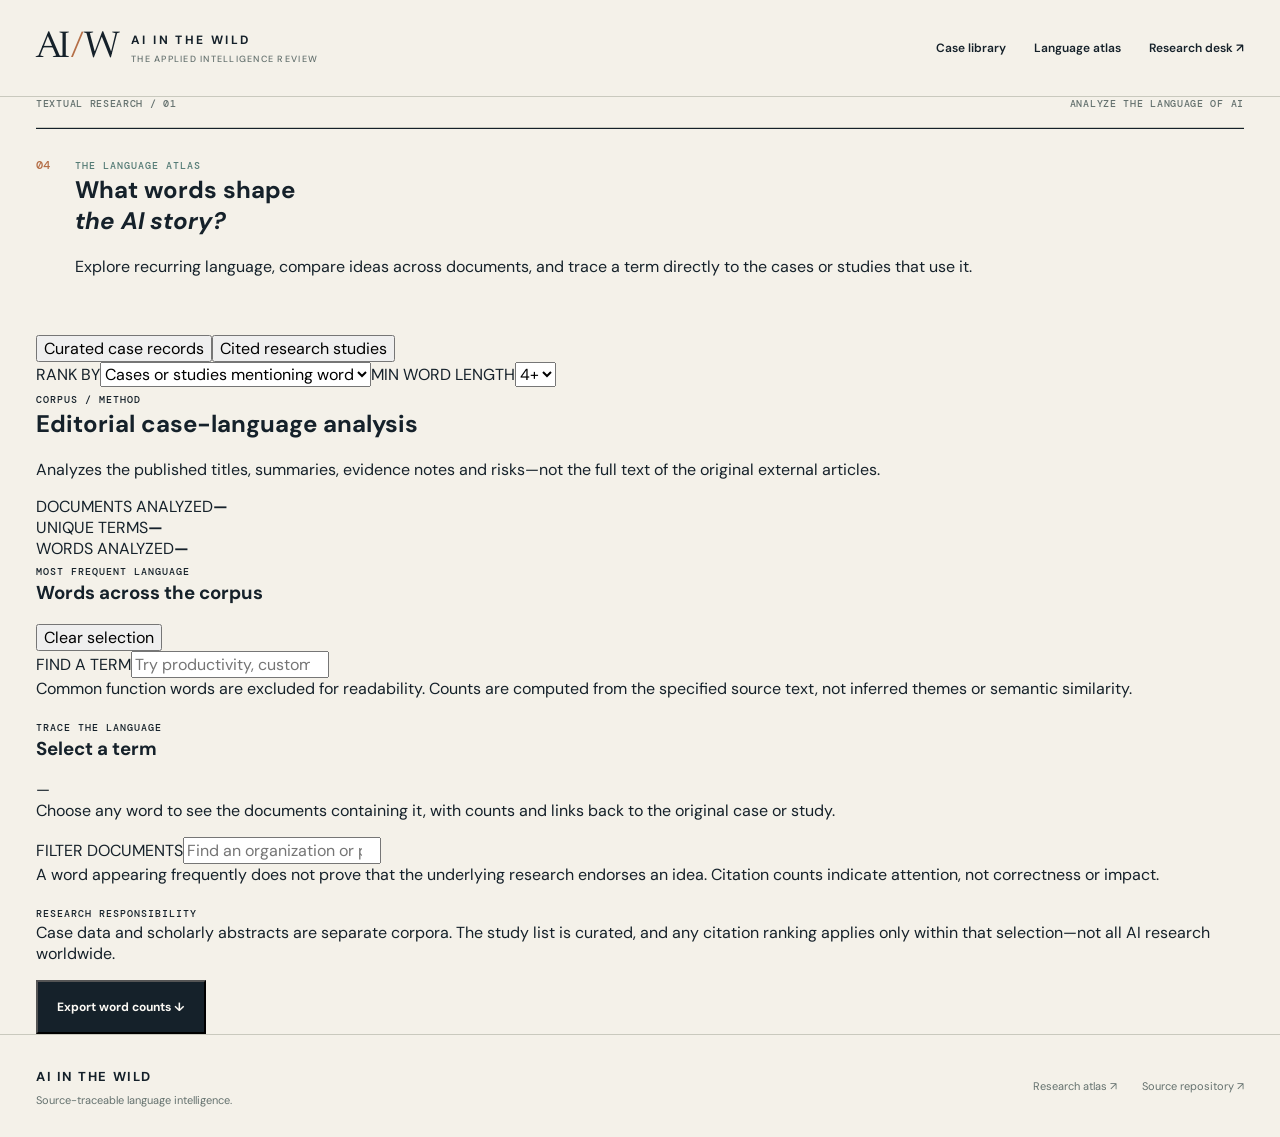
==== language.html @ 699192ab "feat: add source-traceable Language Atlas research interface" ====
<!doctype html><html lang="en"><head><meta charset="utf-8"><meta name="viewport" content="width=device-width,initial-scale=1"><meta name="theme-color" content="#f4f1e9"><meta name="description" content="Explore language and evidence themes across AI in the Wild cases and selected scholarly studies."><title>Language Atlas — AI in the Wild</title><link rel="stylesheet" href="./editorial.css"><link rel="stylesheet" href="./language.css"></head>
<body><a class="skip-link" href="#atlas-results">Skip to analysis</a><header class="site-header"><div class="shell header-inner"><a class="wordmark" href="./index.html"><span class="mark">AI<span class="mark-divider">/</span>W</span><span class="wordmark-name">AI IN THE WILD<small>THE APPLIED INTELLIGENCE REVIEW</small></span></a><nav class="header-nav" aria-label="Primary navigation"><a href="./index.html">Case library</a><a href="./language.html" aria-current="page">Language atlas</a><a href="./review.html">Research desk ↗</a></nav><button class="menu-button" id="menu-button" type="button" aria-label="Open navigation" aria-expanded="false">Menu ☰</button></div></header>
<main><section class="shell atlas-hero"><div class="opening-meta"><span>TEXTUAL RESEARCH / 01</span><span>ANALYZE THE LANGUAGE OF AI</span></div><div class="chapter-head atlas-title"><span class="chapter-number">04</span><div><span class="eyebrow">THE LANGUAGE ATLAS</span><h1>What words shape<br><em>the AI story?</em></h1><p>Explore recurring language, compare ideas across documents, and trace a term directly to the cases or studies that use it.</p></div></div></section>
<section class="shell atlas-main" id="atlas-results"><div class="atlas-controls"><div class="dataset-switch" role="group" aria-label="Source corpus"><button class="active" type="button" data-corpus="cases" aria-pressed="true">Curated case records</button><button type="button" data-corpus="studies" aria-pressed="false">Cited research studies</button></div><div class="atlas-actions"><label for="metric">RANK BY</label><select id="metric"><option value="documents">Cases or studies mentioning word</option><option value="frequency">Total occurrences</option></select><label for="min-length">MIN WORD LENGTH</label><select id="min-length"><option value="3">3+</option><option value="4" selected>4+</option><option value="5">5+</option></select></div></div>
<div class="corpus-explainer"><div><span class="eyebrow">CORPUS / METHOD</span><h2 id="corpus-title">Editorial case-language analysis</h2><p id="corpus-description">Analyzes the published titles, summaries, evidence notes and risks—not the full text of the original external articles.</p></div><div class="corpus-stats"><div><span>DOCUMENTS ANALYZED</span><strong id="doc-count">—</strong></div><div><span>UNIQUE TERMS</span><strong id="vocab-count">—</strong></div><div><span>WORDS ANALYZED</span><strong id="token-count">—</strong></div></div></div>
<div class="atlas-workspace"><div class="terms-panel"><div class="atlas-panel-heading"><div><span class="eyebrow">MOST FREQUENT LANGUAGE</span><h3>Words across the corpus</h3></div><button type="button" id="clear-word" class="quiet-button">Clear selection</button></div><div class="term-search"><label for="term-query">FIND A TERM</label><input id="term-query" type="search" placeholder="Try productivity, customer, trust…"></div><div id="terms" class="terms-list" aria-live="polite"></div><p class="atlas-note">Common function words are excluded for readability. Counts are computed from the specified source text, not inferred themes or semantic similarity.</p></div>
<div class="sources-panel"><div class="atlas-panel-heading"><div><span class="eyebrow">TRACE THE LANGUAGE</span><h3 id="selected-title">Select a term</h3></div><span id="selected-count" class="selected-count">—</span></div><p id="selected-description">Choose any word to see the documents containing it, with counts and links back to the original case or study.</p>
<div class="source-options"><label for="document-search">FILTER DOCUMENTS</label><input id="document-search" type="search" placeholder="Find an organization or paper"></div><div id="document-results" class="source-results"></div><p class="atlas-note">A word appearing frequently does not prove that the underlying research endorses an idea. Citation counts indicate attention, not correctness or impact.</p></div></div>
<div class="atlas-footer"><div><span class="eyebrow">RESEARCH RESPONSIBILITY</span><p>Case data and scholarly abstracts are separate corpora. The study list is curated, and any citation ranking applies only within that selection—not all AI research worldwide.</p></div><button type="button" id="export-terms" class="ink-button">Export word counts ↓</button></div></section></main>
<footer class="site-footer"><div class="shell footer-inner"><div><span class="footer-name">AI IN THE WILD</span><p>Source-traceable language intelligence.</p></div><div><a href="./index.html">Research atlas ↗</a><a href="https://github.com/brandinealnku/ai-in-the-wild" target="_blank" rel="noopener noreferrer">Source repository ↗</a></div></div></footer><script defer src="./language.js"></script></body></html>
---- editorial.css ----
@import url('https://fonts.googleapis.com/css2?family=DM+Sans:wght@400;500;600;700&family=DM+Mono:wght@400;500&family=Newsreader:opsz,wght@6..72,400;6..72,500;6..72,600&display=swap');
:root{--paper:#f4f1e9;--ink:#15212a;--slate:#344b53;--sea:#557c76;--copper:#b46e46;--line:#c9c9be;--muted:#64716e;--white:#fcfaf5;font-family:'DM Sans',system-ui,sans-serif;color:var(--ink);background:var(--paper)}
*{box-sizing:border-box}html{scroll-behavior:smooth}body{margin:0}button,input,select{font:inherit}button{cursor:pointer}a{color:inherit;text-underline-offset:4px}a:hover{color:#286a64}.shell{width:min(1290px,calc(100% - 72px));margin:auto}.skip-link{position:absolute;top:-100px;background:var(--white);padding:12px;z-index:10}.skip-link:focus{top:10px}.site-header{background:var(--paper);border-bottom:1px solid var(--line)}.header-inner{display:flex;align-items:center;justify-content:space-between;min-height:96px;gap:18px}.wordmark{text-decoration:none;display:flex;align-items:center;gap:14px}.mark{font-family:'Newsreader',Georgia,serif;font-size:37px;letter-spacing:-.095em;line-height:1}.mark-divider{color:var(--copper);margin:0 3px}.wordmark-name{font-size:12px;letter-spacing:.2em;font-weight:700}.wordmark-name small{display:block;font-size:9px;font-weight:500;letter-spacing:.14em;margin-top:5px;color:var(--muted)}.header-nav{display:flex;align-items:center;gap:28px}.header-nav a{text-decoration:none;font-size:12px;font-weight:600}.header-nav .nav-utility{color:var(--sea);border-left:1px solid var(--line);padding-left:23px}.menu-button{display:none;background:none;border:1px solid var(--line);padding:10px 13px}.opening{padding-top:33px}.opening-meta,.opening-foot{display:flex;align-items:center;justify-content:space-between;gap:12px;font:500 10px 'DM Mono',monospace;letter-spacing:.07em;color:var(--muted)}.opening-meta{padding-bottom:17px;border-bottom:1px solid var(--line)}.opening-grid{display:grid;grid-template-columns:1.22fr .8fr;gap:5vw;padding:64px 0 68px;align-items:stretch}.kicker,.eyebrow{font:500 10px 'DM Mono',monospace;letter-spacing:.1em}.kicker{display:flex;align-items:center;gap:10px;color:var(--sea)}.kicker-line{width:24px;height:1px;background:var(--sea)}h1,h2,h3,p{margin-top:0}.opening h1{font:500 clamp(64px,7vw,111px)/.98 'Newsreader',Georgia,serif;letter-spacing:-.065em;margin:28px 0}.opening h1 em,.method h2 em{color:var(--sea);font-weight:400}.opening-description{max-width:590px;font-size:17px;line-height:1.7;color:var(--slate)}.opening-actions{display:flex;align-items:center;gap:24px;flex-wrap:wrap;margin-top:37px}.ink-button{display:inline-flex;gap:35px;align-items:center;background:var(--ink);color:var(--white);padding:17px 19px;text-decoration:none;font-size:12px;font-weight:700}.ink-button:hover{color:white;background:#314b4d}.quiet-link{font-size:12px;font-weight:600;text-decoration:none;border-bottom:1px solid var(--line);padding-bottom:5px}.opening-feature{background:var(--slate);color:var(--white);padding:26px 30px 0;display:flex;flex-direction:column;min-height:440px}.feature-top{display:flex;gap:11px;align-items:center;font:500 9px 'DM Mono',monospace;letter-spacing:.07em;color:#bccbc8}.feature-rule{height:1px;flex:1;background:#78908d}.feature-content{flex:1;padding:38px 0 25px}.feature-overline{font:500 11px 'DM Mono',monospace;color:#b6d7cf;letter-spacing:.1em}.feature-content h2{font:400 clamp(30px,3.1vw,47px)/1.08 'Newsreader',Georgia,serif;letter-spacing:-.025em;margin:12px 0 20px}.feature-content>p:not(.feature-overline){color:#d2dfd9;line-height:1.6;font-size:13px;max-width:420px}.feature-number{border-top:1px solid #79918d;margin-top:33px;padding-top:17px;display:flex;gap:20px;align-items:end}.feature-number strong{font:400 51px 'Newsreader',Georgia,serif;color:#e8e2cb;white-space:nowrap}.feature-number span{font-size:10px;line-height:1.55;color:#d3e0d9}.feature-footer{border-top:1px solid #79918d;color:white;text-decoration:none;padding:19px 0;display:flex;justify-content:space-between;font-size:12px;font-weight:600}.opening-foot{border-top:1px solid var(--line);padding:17px 0 24px}.dot-sep{margin:0 6px}.edition,.library{padding-top:84px;padding-bottom:90px}.chapter-head{display:flex;gap:25px;align-items:start;border-top:1px solid var(--ink);padding-top:24px;margin-bottom:42px}.chapter-number{font:500 12px 'DM Mono',monospace;color:var(--copper);padding-top:4px}.chapter-head .eyebrow{color:var(--sea)}.chapter-head h2{font:400 clamp(39px,4.1vw,63px)/1.12 'Newsreader',Georgia,serif;letter-spacing:-.035em;margin:14px 0 0}.edition-grid{display:grid;grid-template-columns:1fr .85fr;gap:70px;padding:0 0 57px}.edition-numbers{display:grid;grid-template-columns:1.4fr 1fr;gap:24px}.big-number{grid-row:span 3;border-right:1px solid var(--line);padding-right:25px;display:flex;flex-direction:column}.big-number>span,.micro-stat span,.edition-review span{font:500 10px 'DM Mono',monospace;letter-spacing:.08em;color:var(--muted)}.big-number strong{font:400 144px/.9 'Newsreader',Georgia,serif;letter-spacing:-.07em;margin:20px 0}.big-number small{max-width:220px;color:var(--muted);line-height:1.6;font-size:12px}.micro-stat{border-bottom:1px solid var(--line);display:flex;flex-direction:column;justify-content:center}.micro-stat strong{font:400 43px 'Newsreader',Georgia,serif;margin:4px 0}.muted-stat strong{font-size:31px}.edition-interpretation{padding:16px 0 0}.insight-label{font:500 10px 'DM Mono',monospace;color:var(--copper);letter-spacing:.08em}.edition-interpretation p{font:400 25px/1.34 'Newsreader',Georgia,serif;max-width:490px;margin:21px 0}.edition-interpretation p+p{font-size:19px;color:var(--slate)}.edition-review{margin-top:31px;border-top:1px solid var(--line);padding-top:16px;display:flex;justify-content:space-between;gap:12px}.edition-review strong{font-size:12px}.distribution{display:grid;grid-template-columns:1fr 1fr;gap:38px;padding:36px 0;border-top:1px solid var(--line);border-bottom:1px solid var(--line)}.distribution-pane:first-child{border-right:1px solid var(--line);padding-right:38px}.distribution-title{display:flex;justify-content:space-between;gap:15px;align-items:baseline;margin-bottom:20px}.distribution-title h3{font:400 31px 'Newsreader',Georgia,serif;margin:0}.distribution-title span{font:500 9px 'DM Mono',monospace;color:var(--muted)}.distribution-pane>p{font-size:11px;line-height:1.5;color:var(--muted);margin:19px 0 0}.bars{display:flex;flex-direction:column;gap:13px}.bar-row{width:100%;display:grid;grid-template-columns:135px 1fr 26px;gap:12px;align-items:center;border:0;background:none;color:var(--ink);padding:5px 0;text-align:left;font-size:11px}.bar-row:hover,.bar-row:focus-visible{color:#176558;outline:1px solid var(--sea);outline-offset:4px}.bar-track{height:8px;background:#e2e1d8;display:block}.bar-fill{height:100%;background:var(--sea);display:block}.outcome-Negative .bar-fill{background:#ad6b65}.outcome-Mixed .bar-fill{background:var(--copper)}.bar-row strong{text-align:right;font:500 12px 'DM Mono',monospace}.library-heading{display:flex;justify-content:space-between;gap:26px;align-items:start}.library-heading>p{max-width:680px;font-size:15px;color:var(--slate);line-height:1.7}.mode{display:flex;align-items:center;gap:5px;white-space:nowrap}.mode>span{font:500 9px 'DM Mono',monospace;color:var(--muted);margin-right:9px}.mode button{border:1px solid var(--line);background:transparent;padding:11px 13px;color:var(--slate);font-size:11px}.mode button.active{background:var(--ink);border-color:var(--ink);color:white}.search-area{margin-top:24px;border-top:1px solid var(--line);border-bottom:1px solid var(--line);padding:19px 0}.search-wrap{display:flex;align-items:center;gap:10px;border-bottom:1px solid var(--ink);padding-bottom:12px}.search-wrap span{font-size:24px}.search-wrap input{border:0;outline:none;background:transparent;color:var(--ink);font:400 25px 'Newsreader',Georgia,serif;flex:1;width:100%}.search-wrap input::placeholder{color:#949c97}.filter-row{display:grid;grid-template-columns:repeat(4,1fr) auto;align-items:end;gap:22px;margin-top:22px}.filter-row label{font:500 9px 'DM Mono',monospace;letter-spacing:.06em;color:var(--muted);display:flex;flex-direction:column;gap:7px}.filter-row select{border:0;border-bottom:1px solid var(--line);background:transparent;color:var(--ink);padding:8px 4px 9px 0;font:500 12px 'DM Sans',sans-serif;min-width:0}.reset-button{border:0;background:none;color:var(--sea);font-size:11px;text-decoration:underline;padding-bottom:10px}.library-toolbar{margin:29px 0 24px;display:flex;justify-content:space-between;align-items:end;border-bottom:1px solid var(--line);gap:15px}.library-tabs{display:flex;gap:27px;overflow-x:auto}.library-tabs button{border:0;border-bottom:2px solid transparent;background:none;font-size:12px;padding:0 0 15px;color:var(--muted);white-space:nowrap}.library-tabs button.active{border-color:var(--copper);color:var(--ink);font-weight:700}.library-tabs button span{font:500 9px 'DM Mono',monospace;border:1px solid var(--line);padding:2px 5px;margin-left:3px}.toolbar-right{display:flex;gap:18px;align-items:center;padding-bottom:14px;white-space:nowrap}.toolbar-right #count{font-size:10px;color:var(--muted)}.export-button{border:0;background:none;color:var(--ink);font-size:11px;text-decoration:underline}.cases{display:grid;grid-template-columns:repeat(2,minmax(0,1fr));gap:0 28px}.case{padding:31px 0;border-top:1px solid var(--line);display:flex;flex-direction:column;gap:13px;min-width:0}.case-head,.case-bottom{display:flex;justify-content:space-between;align-items:center;gap:15px}.company{font-weight:700;letter-spacing:.03em;font-size:12px}.case-date{font:400 10px 'DM Mono',monospace;color:var(--muted)}.pills{display:flex;gap:8px;flex-wrap:wrap}.pill{font:500 10px 'DM Mono',monospace;color:var(--slate);border-left:2px solid var(--line);padding:4px 7px;background:#ede9e0}.pill.Positive{border-color:#497e6e}.pill.Mixed{border-color:#ba8457}.pill.Negative{border-color:#b77570}.case h3{font:400 32px/1.13 'Newsreader',Georgia,serif;margin:0;letter-spacing:-.025em}.case p{font-size:13px;line-height:1.65;color:var(--slate);margin:0}.audience-spotlight{padding:15px 17px;background:#ebe8de;border-left:2px solid var(--sea)}.audience-spotlight .caps{font:500 9px 'DM Mono',monospace;color:var(--sea)}.audience-spotlight p{margin-top:8px;color:var(--ink)}.metric-panel{margin-top:auto;padding-top:17px;border-top:1px solid var(--line)}.metric{font:400 33px 'Newsreader',Georgia,serif}.metric-label{font-size:11px;color:var(--muted);margin-top:2px}.source-type{font:500 10px 'DM Mono',monospace;color:var(--muted);max-width:63%;line-height:1.55}.case-btn{background:transparent;border:0;border-bottom:1px solid var(--sea);color:var(--sea);font-size:12px;font-weight:700;padding:7px 0}.details{border-top:1px solid var(--ink);padding-top:20px;margin-top:8px;display:none}.details.open{display:block}.detailbox{margin-bottom:17px}.detailbox strong{display:block;color:var(--copper);font:500 10px 'DM Mono',monospace;text-transform:uppercase;letter-spacing:.05em;margin-bottom:7px}.detailbox p{color:var(--ink)}.source-links{display:flex;gap:14px;flex-wrap:wrap}.source-links a,.ledger-card a,.story a{font-size:12px;color:#285f58}.review-line{font:400 10px/1.7 'DM Mono',monospace;color:var(--muted);margin-top:13px}.compare-button{align-self:start;background:none;border:1px solid var(--line);color:var(--slate);font-size:11px;padding:8px 11px}.compare-button[aria-pressed=true]{border-color:var(--sea);background:#d7e6da;color:#164c41}.table-frame{overflow-x:auto;border-top:1px solid var(--ink)}.comparison{width:100%;border-collapse:collapse;font-size:12px}.comparison th,.comparison td{border-bottom:1px solid var(--line);text-align:left;padding:17px 14px 17px 0;vertical-align:top;min-width:115px}.comparison th{font:500 10px 'DM Mono',monospace;color:var(--muted);letter-spacing:.03em}.comparison td{line-height:1.6}.comparison td a{color:var(--sea)}.ledger-card,.story{padding:28px 0;border-top:1px solid var(--line)}.ledger-card h3,.story h3{font:400 30px 'Newsreader',Georgia,serif;margin:9px 0}.ledger-card p,.story p{font-size:13px;line-height:1.65;color:var(--slate)}.caps,.story span{font:500 10px 'DM Mono',monospace;color:var(--copper)}.story-grid{display:grid;grid-template-columns:1fr 1fr;gap:0 30px}.story-chapter{grid-column:1/-1;border-top:2px solid var(--ink);margin:18px 0;padding:24px 0 8px}.story-chapter h3{font:400 40px 'Newsreader',Georgia,serif;margin:0 0 8px}.story-chapter p{max-width:720px}.compare-empty{padding:60px 25px;text-align:center;border:1px solid var(--line)}.compare-empty h3{font:400 35px 'Newsreader',Georgia,serif}.compare-grid{display:grid;grid-template-columns:repeat(3,minmax(0,1fr));gap:1px;background:var(--line);border:1px solid var(--line)}.compare-col{background:var(--paper);padding:23px;min-width:0}.compare-col h3{font:400 27px 'Newsreader',Georgia,serif}.compare-col dt{font:500 10px 'DM Mono',monospace;color:var(--copper);margin:19px 0 6px}.compare-col dd{margin:0;font-size:12px;line-height:1.6;overflow-wrap:anywhere}.compare-col a{color:var(--sea)}.empty{padding:45px;text-align:center}.empty button{border:0;background:none;color:var(--sea);text-decoration:underline}.bottom-context{margin:33px 0 0;padding:22px 0;border-top:1px solid var(--line);display:flex;gap:23px}.bottom-context span{font:500 10px 'DM Mono',monospace;white-space:nowrap;color:var(--copper)}.bottom-context p{font-size:12px;color:var(--muted);max-width:750px;line-height:1.7}.method{background:var(--ink);color:var(--white);padding:88px 0 45px}.method-grid{display:grid;grid-template-columns:1fr 1fr;gap:11vw}.eyebrow.light{color:#a5c8bd}.method h2{font:400 clamp(54px,6vw,90px)/.96 'Newsreader',Georgia,serif;letter-spacing:-.04em;margin:22px 0}.method h2 em{color:#b0cbbd}.method-grid>div>p{font-size:15px;line-height:1.7;color:#c9d4d0;max-width:480px}.method-link{display:inline-block;margin-top:15px;color:#bbd8c8;font-size:12px}.method-item{display:flex;gap:23px;padding:17px 0;border-top:1px solid #43545a}.method-item>span{font:500 11px 'DM Mono',monospace;color:#bdb58f}.method-item h3{font:400 27px 'Newsreader',Georgia,serif;margin:0 0 7px}.method-item p{font-size:12px;line-height:1.55;color:#b6c5c1;margin:0}.research-status{border-top:1px solid #43545a;margin-top:60px;padding-top:24px}.research-status summary{font-size:11px;cursor:pointer;color:#c1d1ce;display:flex;justify-content:space-between;list-style:none}.research-status .pipeline{display:grid;grid-template-columns:repeat(5,1fr);gap:20px;padding:25px 0}.pipeline span{font:500 9px 'DM Mono',monospace;color:#a9b9b4}.pipeline strong{display:block;font-size:12px;line-height:1.5;margin-top:10px;overflow-wrap:anywhere}.research-status>p{font-size:11px;color:#9dacaa}.site-footer{background:var(--paper);border-top:1px solid var(--line);padding:30px 0}.footer-inner,.footer-inner>div:last-child{display:flex;align-items:center;justify-content:space-between;gap:25px;flex-wrap:wrap}.footer-name{font-size:13px;font-weight:700;letter-spacing:.12em}.site-footer p,.site-footer a,.site-footer span:not(.footer-name){font-size:11px;color:var(--muted)}.site-footer p{margin:7px 0 0}.site-footer a{text-decoration:none}.error,#load-error{padding:16px;background:#f6dbd9;color:#842d27}.skip-link:focus-visible,a:focus-visible,button:focus-visible,input:focus-visible,select:focus-visible{outline:2px solid var(--copper);outline-offset:3px}
@media(max-width:1050px){.opening-grid{grid-template-columns:1fr .85fr;gap:30px}.opening h1{font-size:clamp(57px,7vw,82px)}.edition-grid{gap:35px}.filter-row{gap:10px}.toolbar-right{flex-direction:column;align-items:flex-end}.opening-feature{padding:22px}.feature-number{flex-direction:column;align-items:start;gap:4px}.bar-row{grid-template-columns:100px 1fr 25px}}
@media(max-width:760px){.shell{width:calc(100% - 34px)}.header-inner{min-height:77px}.header-nav{display:none;position:absolute;top:76px;left:0;right:0;background:var(--paper);padding:22px 17px;border-bottom:1px solid var(--line);z-index:6;flex-direction:column;align-items:start}.header-nav.open{display:flex}.header-nav .nav-utility{padding-left:0;border:0}.menu-button{display:block}.opening-grid,.edition-grid,.distribution,.cases,.story-grid,.method-grid{grid-template-columns:1fr}.opening-grid{padding:44px 0 37px}.opening h1{font-size:clamp(56px,13vw,79px)}.opening-feature{min-height:0}.feature-content{padding:20px 0}.feature-content h2{font-size:35px}.feature-number{flex-direction:row;align-items:end}.opening-foot{font-size:9px}.opening-foot span:last-child{display:none}.edition,.library{padding-top:62px;padding-bottom:65px}.chapter-head{margin-bottom:26px}.chapter-head h2{font-size:42px}.edition-numbers{grid-template-columns:1fr 1fr;gap:15px}.big-number{padding-right:10px}.big-number strong{font-size:101px}.edition-interpretation p{font-size:22px}.distribution-pane:first-child{border-right:0;border-bottom:1px solid var(--line);padding-right:0;padding-bottom:25px}.distribution{gap:25px}.library-heading{flex-direction:column}.mode{flex-wrap:wrap}.filter-row{grid-template-columns:1fr 1fr;gap:17px}.filter-row .reset-button{justify-self:start}.library-toolbar{flex-direction:column;align-items:stretch}.library-tabs{gap:20px}.toolbar-right{flex-direction:row;align-self:stretch;justify-content:space-between}.case h3{font-size:33px}.cases{gap:0}.compare-grid{grid-template-columns:1fr}.method{padding-top:66px}.method-grid{gap:43px}.research-status .pipeline{grid-template-columns:1fr 1fr}.bottom-context{display:block}.bottom-context p{margin-top:9px}.feature-number strong{font-size:45px}}
@media(prefers-reduced-motion:reduce){html{scroll-behavior:auto}}
@media print{.site-header,.search-area,.library-toolbar,.research-status,.menu-button,.opening-actions{display:none}.method{background:white;color:black}.case,.story,.ledger-card{break-inside:avoid}.opening-grid{display:block}.opening-feature{display:none}}

.case-bottom{flex-wrap:wrap}.case-bottom .compare-button{margin-left:auto}.opening-feature,.case,.compare-col{overflow-wrap:anywhere}@media(max-width:420px){.opening-meta{font-size:9px}.opening h1{font-size:54px}.feature-number{flex-wrap:wrap}.feature-number strong{font-size:39px}.bar-row{grid-template-columns:90px 1fr 22px;gap:8px}.mode>span{width:100%}}
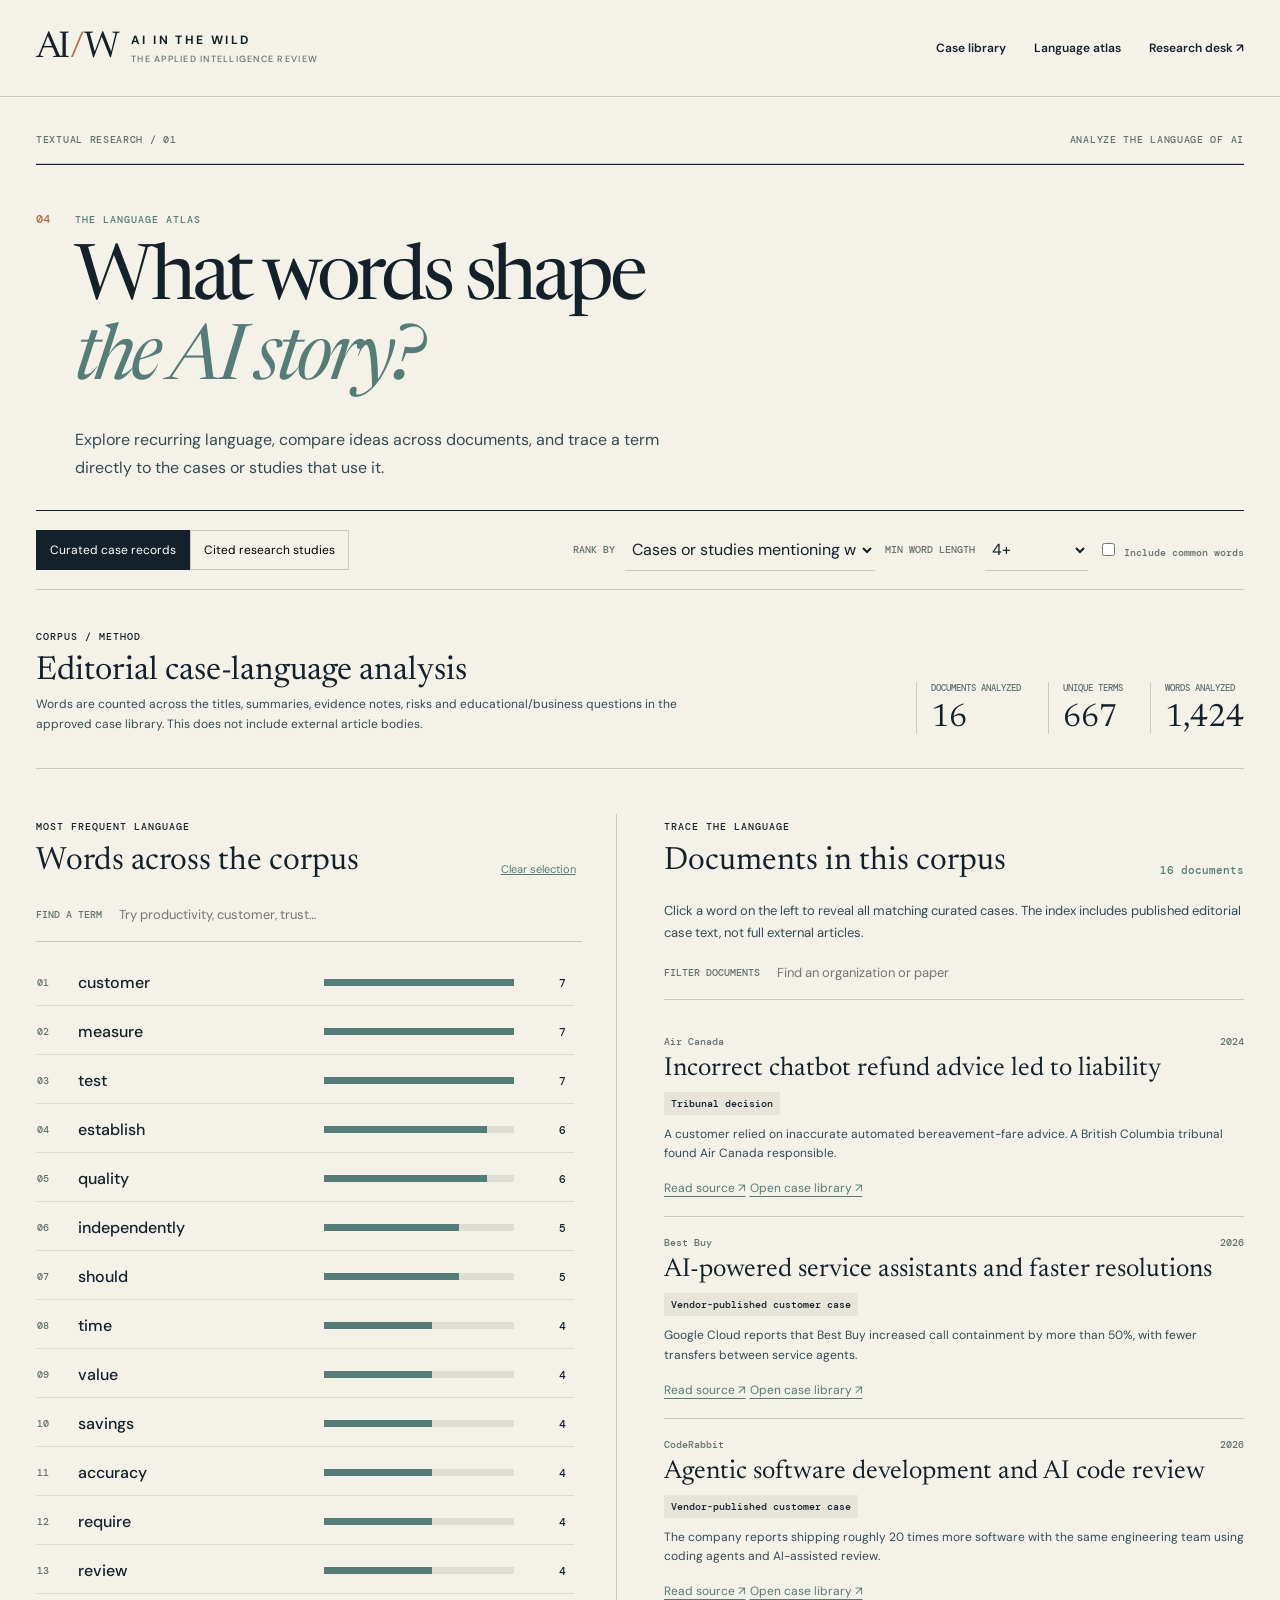
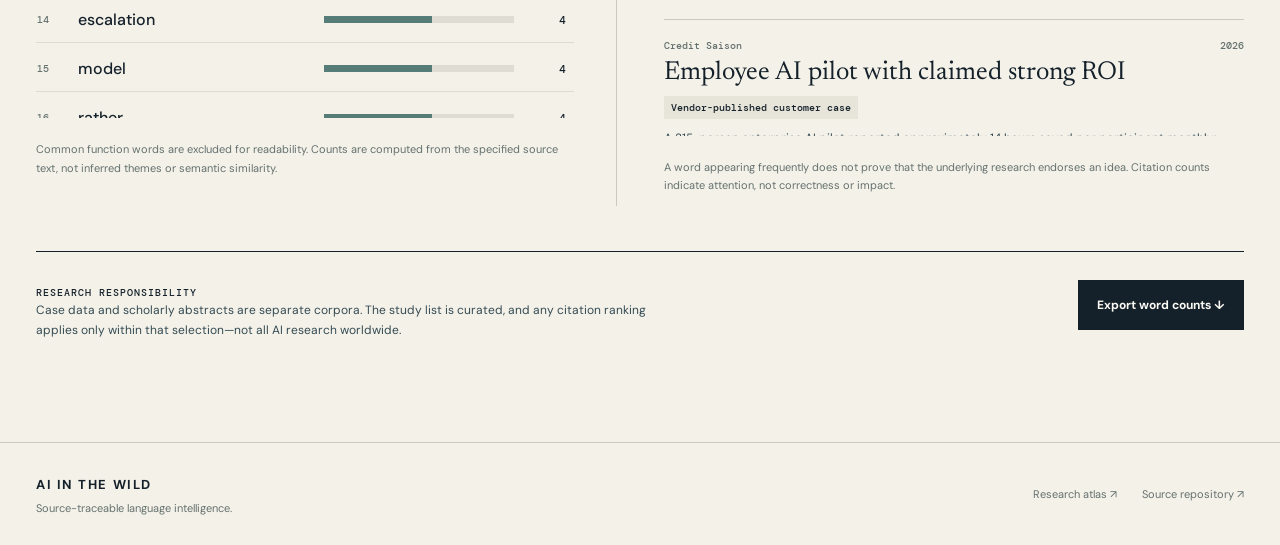
==== commit f8225790: "feat: allow complete vocabulary view without stopword filtering" ====
--- a/language.html
+++ b/language.html
@@ -1,7 +1,7 @@
 <!doctype html><html lang="en"><head><meta charset="utf-8"><meta name="viewport" content="width=device-width,initial-scale=1"><meta name="theme-color" content="#f4f1e9"><meta name="description" content="Explore language and evidence themes across AI in the Wild cases and selected scholarly studies."><title>Language Atlas — AI in the Wild</title><link rel="stylesheet" href="./editorial.css"><link rel="stylesheet" href="./language.css"></head>
 <body><a class="skip-link" href="#atlas-results">Skip to analysis</a><header class="site-header"><div class="shell header-inner"><a class="wordmark" href="./index.html"><span class="mark">AI<span class="mark-divider">/</span>W</span><span class="wordmark-name">AI IN THE WILD<small>THE APPLIED INTELLIGENCE REVIEW</small></span></a><nav class="header-nav" aria-label="Primary navigation"><a href="./index.html">Case library</a><a href="./language.html" aria-current="page">Language atlas</a><a href="./review.html">Research desk ↗</a></nav><button class="menu-button" id="menu-button" type="button" aria-label="Open navigation" aria-expanded="false">Menu ☰</button></div></header>
 <main><section class="shell atlas-hero"><div class="opening-meta"><span>TEXTUAL RESEARCH / 01</span><span>ANALYZE THE LANGUAGE OF AI</span></div><div class="chapter-head atlas-title"><span class="chapter-number">04</span><div><span class="eyebrow">THE LANGUAGE ATLAS</span><h1>What words shape<br><em>the AI story?</em></h1><p>Explore recurring language, compare ideas across documents, and trace a term directly to the cases or studies that use it.</p></div></div></section>
-<section class="shell atlas-main" id="atlas-results"><div class="atlas-controls"><div class="dataset-switch" role="group" aria-label="Source corpus"><button class="active" type="button" data-corpus="cases" aria-pressed="true">Curated case records</button><button type="button" data-corpus="studies" aria-pressed="false">Cited research studies</button></div><div class="atlas-actions"><label for="metric">RANK BY</label><select id="metric"><option value="documents">Cases or studies mentioning word</option><option value="frequency">Total occurrences</option></select><label for="min-length">MIN WORD LENGTH</label><select id="min-length"><option value="3">3+</option><option value="4" selected>4+</option><option value="5">5+</option></select></div></div>
+<section class="shell atlas-main" id="atlas-results"><div class="atlas-controls"><div class="dataset-switch" role="group" aria-label="Source corpus"><button class="active" type="button" data-corpus="cases" aria-pressed="true">Curated case records</button><button type="button" data-corpus="studies" aria-pressed="false">Cited research studies</button></div><div class="atlas-actions"><label for="metric">RANK BY</label><select id="metric"><option value="documents">Cases or studies mentioning word</option><option value="frequency">Total occurrences</option></select><label for="min-length">MIN WORD LENGTH</label><select id="min-length"><option value="1">All lengths</option><option value="3">3+</option><option value="4" selected>4+</option><option value="5">5+</option></select><label class="include-common"><input type="checkbox" id="include-common"> Include common words</label></div></div>
 <div class="corpus-explainer"><div><span class="eyebrow">CORPUS / METHOD</span><h2 id="corpus-title">Editorial case-language analysis</h2><p id="corpus-description">Analyzes the published titles, summaries, evidence notes and risks—not the full text of the original external articles.</p></div><div class="corpus-stats"><div><span>DOCUMENTS ANALYZED</span><strong id="doc-count">—</strong></div><div><span>UNIQUE TERMS</span><strong id="vocab-count">—</strong></div><div><span>WORDS ANALYZED</span><strong id="token-count">—</strong></div></div></div>
 <div class="atlas-workspace"><div class="terms-panel"><div class="atlas-panel-heading"><div><span class="eyebrow">MOST FREQUENT LANGUAGE</span><h3>Words across the corpus</h3></div><button type="button" id="clear-word" class="quiet-button">Clear selection</button></div><div class="term-search"><label for="term-query">FIND A TERM</label><input id="term-query" type="search" placeholder="Try productivity, customer, trust…"></div><div id="terms" class="terms-list" aria-live="polite"></div><p class="atlas-note">Common function words are excluded for readability. Counts are computed from the specified source text, not inferred themes or semantic similarity.</p></div>
 <div class="sources-panel"><div class="atlas-panel-heading"><div><span class="eyebrow">TRACE THE LANGUAGE</span><h3 id="selected-title">Select a term</h3></div><span id="selected-count" class="selected-count">—</span></div><p id="selected-description">Choose any word to see the documents containing it, with counts and links back to the original case or study.</p>
--- a/language.css
+++ b/language.css
@@ -0,0 +1 @@
+.atlas-hero{padding-top:36px}.atlas-title{padding-top:42px;margin-top:0;margin-bottom:0}.atlas-title h1{font:400 clamp(53px,6vw,89px)/1.04 'Newsreader',Georgia,serif;letter-spacing:-.055em;margin:14px 0 24px}.atlas-title h1 em{font-weight:400;color:var(--sea)}.atlas-title p{font-size:16px;max-width:610px;color:var(--slate);line-height:1.75}.atlas-main{padding:12px 0 90px}.atlas-controls{border-top:1px solid var(--ink);border-bottom:1px solid var(--line);padding:18px 0;display:flex;align-items:center;justify-content:space-between;gap:12px;flex-wrap:wrap}.dataset-switch{display:flex;flex-wrap:wrap}.dataset-switch button{border:1px solid var(--line);background:transparent;padding:11px 13px;font-size:12px}.dataset-switch button.active{background:var(--ink);color:white;border-color:var(--ink)}.atlas-actions{display:flex;align-items:center;gap:10px;flex-wrap:wrap}.atlas-actions label,.term-search label,.source-options label{font:500 10px 'DM Mono',monospace;color:var(--muted)}.atlas-actions select{border:0;background:transparent;color:var(--ink);border-bottom:1px solid var(--line);padding:9px 3px;max-width:250px}.corpus-explainer{display:flex;justify-content:space-between;gap:35px;align-items:end;padding:34px 0;border-bottom:1px solid var(--line)}.corpus-explainer h2{font:400 33px 'Newsreader',Georgia,serif;margin:10px 0 7px}.corpus-explainer p{font-size:12px;line-height:1.65;color:var(--slate);max-width:660px;margin:0}.corpus-stats{display:flex;gap:27px;flex-shrink:0}.corpus-stats>div{border-left:1px solid var(--line);padding-left:14px}.corpus-stats span{display:block;font:500 9px 'DM Mono',monospace;color:var(--muted);max-width:110px}.corpus-stats strong{display:block;font:400 32px 'Newsreader',Georgia,serif;margin-top:8px}.atlas-workspace{display:grid;grid-template-columns:1fr 1fr;gap:47px;margin:45px 0}.terms-panel{border-right:1px solid var(--line);padding-right:34px}.atlas-panel-heading{display:flex;align-items:end;justify-content:space-between;gap:20px;margin-bottom:23px}.atlas-panel-heading h3{font:400 32px 'Newsreader',Georgia,serif;margin:10px 0 0}.quiet-button{background:none;border:0;text-decoration:underline;color:var(--sea);font-size:11px}.term-search,.source-options{display:flex;gap:11px;align-items:center;border-bottom:1px solid var(--line);padding-bottom:12px;margin-bottom:16px}.term-search input,.source-options input{border:0;outline:none;background:transparent;min-width:0;flex:1;padding:6px;font-size:13px;color:var(--ink)}.terms-list{display:flex;flex-direction:column;gap:3px;max-height:760px;overflow-y:auto;padding:2px 8px 0 0}.term-line{background:none;border:0;border-bottom:1px solid #dddcd3;width:100%;padding:12px 8px 12px 1px;display:grid;grid-template-columns:31px minmax(105px,1fr) minmax(50px,.8fr) 42px;gap:10px;align-items:center;text-align:left;color:var(--ink)}.term-line:hover,.term-line.selected{background:#e9e5d9}.term-rank{font:500 10px 'DM Mono',monospace;color:var(--muted)}.term-word{font:500 16px 'DM Sans',sans-serif;overflow-wrap:anywhere}.term-bar{height:7px;background:#dfddd3;display:block}.term-bar>span{display:block;height:100%;background:var(--sea)}.term-frequency{text-align:right;font:500 11px 'DM Mono',monospace}.atlas-note{font-size:11px;line-height:1.7;color:var(--muted);margin-top:22px}.selected-count{font:500 11px 'DM Mono',monospace;color:var(--sea)}#selected-description{font-size:13px;line-height:1.7;color:var(--slate)}.source-results{max-height:720px;overflow:auto}.word-source{padding:19px 0;border-bottom:1px solid var(--line)}.word-source .source-meta{display:flex;gap:12px;justify-content:space-between;font:500 10px 'DM Mono',monospace;color:var(--muted)}.word-source h4{font:400 26px 'Newsreader',Georgia,serif;margin:8px 0}.word-source p{font-size:12px;line-height:1.65;color:var(--slate)}.word-source a{color:var(--sea);font-size:12px}.word-source .source-pills{display:flex;gap:7px;flex-wrap:wrap;margin:10px 0}.word-source .source-pills span{padding:5px 7px;background:#e7e4d9;font:500 10px 'DM Mono',monospace}.atlas-footer{border-top:1px solid var(--ink);padding-top:28px;display:flex;justify-content:space-between;align-items:start;gap:25px}.atlas-footer p{color:var(--slate);max-width:650px;font-size:12px;line-height:1.65}.atlas-footer .ink-button{border:0;white-space:nowrap}.atlas-empty{border:1px solid var(--line);padding:22px;color:var(--slate);line-height:1.7;font-size:13px}.atlas-empty a{color:var(--sea)}.study-citation{font:500 11px 'DM Mono',monospace;color:var(--copper)}@media(max-width:950px){.atlas-workspace{gap:20px}.terms-panel{padding-right:17px}.corpus-explainer{align-items:start;flex-direction:column}.corpus-stats{width:100%;justify-content:space-between}}@media(max-width:720px){.atlas-title h1{font-size:55px}.atlas-controls{align-items:stretch}.dataset-switch{width:100%}.dataset-switch button{flex:1}.atlas-actions{justify-content:space-between}.atlas-actions select{max-width:140px}.atlas-workspace{grid-template-columns:1fr;gap:30px}.terms-panel{border:0;padding:0}.terms-list{max-height:400px}.source-results{max-height:none}.atlas-footer{flex-direction:column}.corpus-stats{gap:8px}.corpus-stats>div{padding-left:8px}.atlas-panel-heading h3{font-size:30px}}
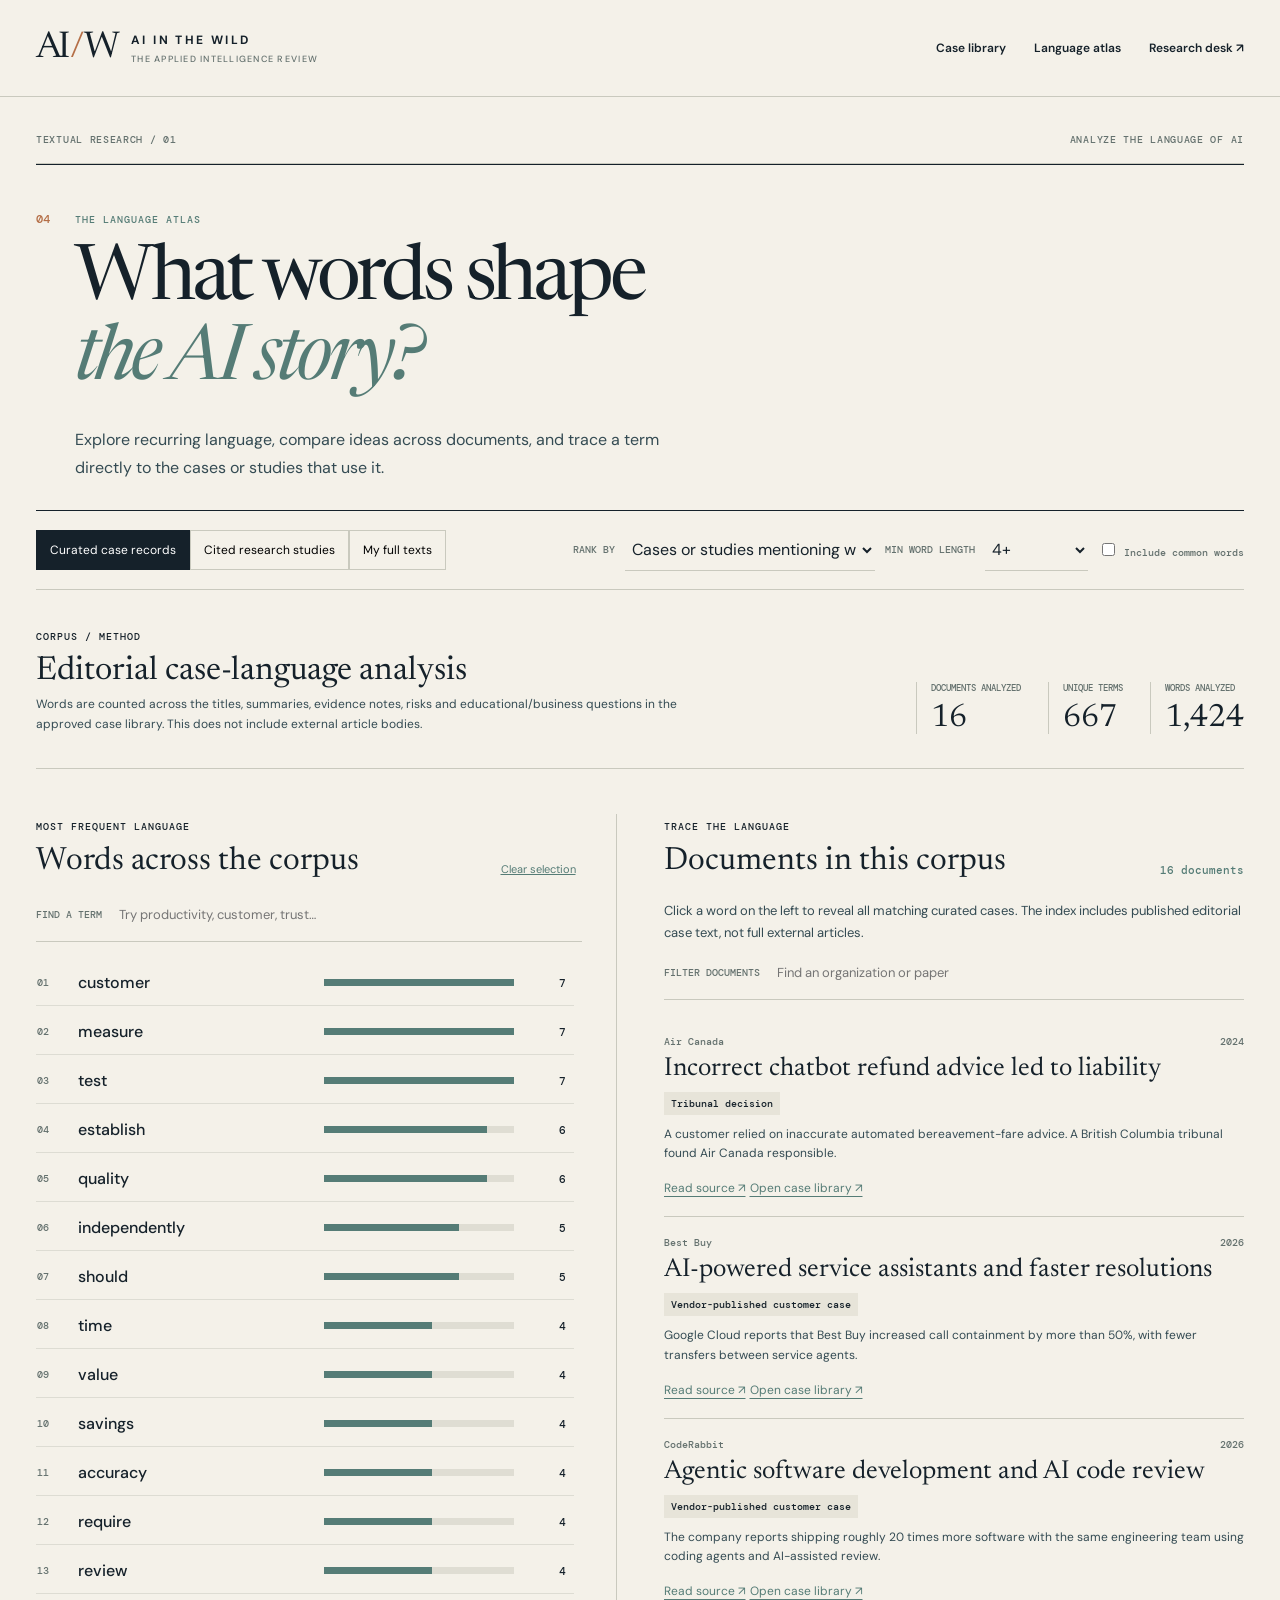
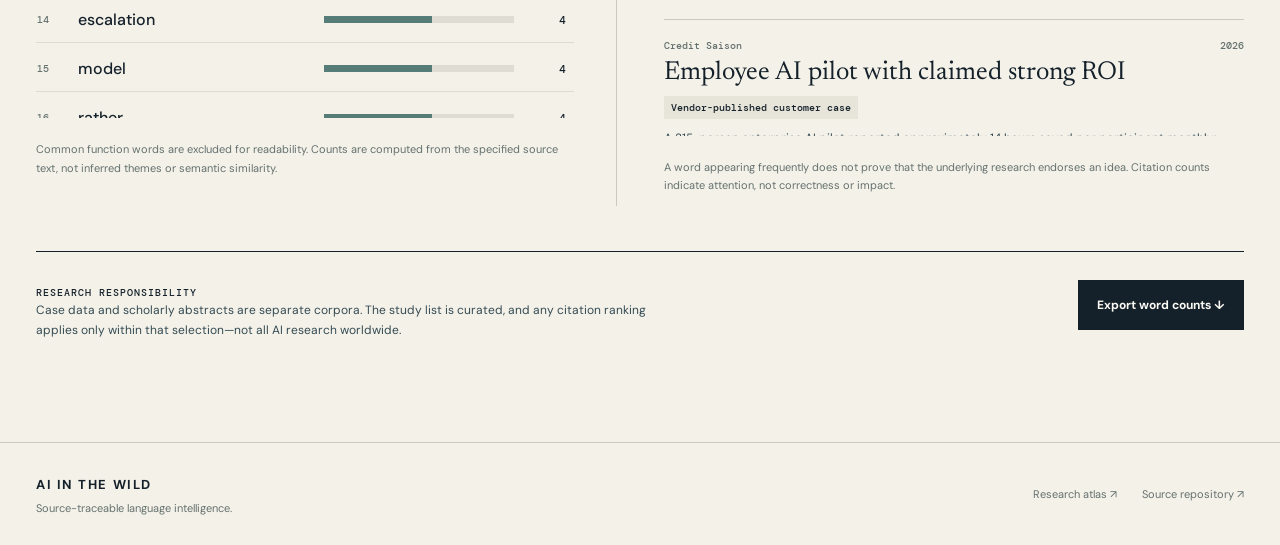
==== commit 04a649ab: "feat: add local-only full-text study analysis without uploads" ====
--- a/language.html
+++ b/language.html
@@ -1,8 +1,8 @@
 <!doctype html><html lang="en"><head><meta charset="utf-8"><meta name="viewport" content="width=device-width,initial-scale=1"><meta name="theme-color" content="#f4f1e9"><meta name="description" content="Explore language and evidence themes across AI in the Wild cases and selected scholarly studies."><title>Language Atlas — AI in the Wild</title><link rel="stylesheet" href="./editorial.css"><link rel="stylesheet" href="./language.css"></head>
 <body><a class="skip-link" href="#atlas-results">Skip to analysis</a><header class="site-header"><div class="shell header-inner"><a class="wordmark" href="./index.html"><span class="mark">AI<span class="mark-divider">/</span>W</span><span class="wordmark-name">AI IN THE WILD<small>THE APPLIED INTELLIGENCE REVIEW</small></span></a><nav class="header-nav" aria-label="Primary navigation"><a href="./index.html">Case library</a><a href="./language.html" aria-current="page">Language atlas</a><a href="./review.html">Research desk ↗</a></nav><button class="menu-button" id="menu-button" type="button" aria-label="Open navigation" aria-expanded="false">Menu ☰</button></div></header>
 <main><section class="shell atlas-hero"><div class="opening-meta"><span>TEXTUAL RESEARCH / 01</span><span>ANALYZE THE LANGUAGE OF AI</span></div><div class="chapter-head atlas-title"><span class="chapter-number">04</span><div><span class="eyebrow">THE LANGUAGE ATLAS</span><h1>What words shape<br><em>the AI story?</em></h1><p>Explore recurring language, compare ideas across documents, and trace a term directly to the cases or studies that use it.</p></div></div></section>
-<section class="shell atlas-main" id="atlas-results"><div class="atlas-controls"><div class="dataset-switch" role="group" aria-label="Source corpus"><button class="active" type="button" data-corpus="cases" aria-pressed="true">Curated case records</button><button type="button" data-corpus="studies" aria-pressed="false">Cited research studies</button></div><div class="atlas-actions"><label for="metric">RANK BY</label><select id="metric"><option value="documents">Cases or studies mentioning word</option><option value="frequency">Total occurrences</option></select><label for="min-length">MIN WORD LENGTH</label><select id="min-length"><option value="1">All lengths</option><option value="3">3+</option><option value="4" selected>4+</option><option value="5">5+</option></select><label class="include-common"><input type="checkbox" id="include-common"> Include common words</label></div></div>
-<div class="corpus-explainer"><div><span class="eyebrow">CORPUS / METHOD</span><h2 id="corpus-title">Editorial case-language analysis</h2><p id="corpus-description">Analyzes the published titles, summaries, evidence notes and risks—not the full text of the original external articles.</p></div><div class="corpus-stats"><div><span>DOCUMENTS ANALYZED</span><strong id="doc-count">—</strong></div><div><span>UNIQUE TERMS</span><strong id="vocab-count">—</strong></div><div><span>WORDS ANALYZED</span><strong id="token-count">—</strong></div></div></div>
+<section class="shell atlas-main" id="atlas-results"><div class="atlas-controls"><div class="dataset-switch" role="group" aria-label="Source corpus"><button class="active" type="button" data-corpus="cases" aria-pressed="true">Curated case records</button><button type="button" data-corpus="studies" aria-pressed="false">Cited research studies</button><button type="button" data-corpus="uploaded" aria-pressed="false">My full texts</button></div><div class="atlas-actions"><label for="metric">RANK BY</label><select id="metric"><option value="documents">Cases or studies mentioning word</option><option value="frequency">Total occurrences</option></select><label for="min-length">MIN WORD LENGTH</label><select id="min-length"><option value="1">All lengths</option><option value="3">3+</option><option value="4" selected>4+</option><option value="5">5+</option></select><label class="include-common"><input type="checkbox" id="include-common"> Include common words</label></div></div>
+<div id="fulltext-tools" class="fulltext-tools" hidden><div><strong>Analyze your own full-text studies</strong><p>Choose up to 10 plain-text or Markdown research documents (maximum 3 MB each). Processing stays in this browser tab; no file is uploaded or saved.</p></div><label for="fulltext-files" class="upload-label">Choose study texts</label><input id="fulltext-files" type="file" accept=".txt,.md,text/plain,text/markdown" multiple><span id="upload-status" aria-live="polite">No local files selected</span></div><div class="corpus-explainer"><div><span class="eyebrow">CORPUS / METHOD</span><h2 id="corpus-title">Editorial case-language analysis</h2><p id="corpus-description">Analyzes the published titles, summaries, evidence notes and risks—not the full text of the original external articles.</p></div><div class="corpus-stats"><div><span>DOCUMENTS ANALYZED</span><strong id="doc-count">—</strong></div><div><span>UNIQUE TERMS</span><strong id="vocab-count">—</strong></div><div><span>WORDS ANALYZED</span><strong id="token-count">—</strong></div></div></div>
 <div class="atlas-workspace"><div class="terms-panel"><div class="atlas-panel-heading"><div><span class="eyebrow">MOST FREQUENT LANGUAGE</span><h3>Words across the corpus</h3></div><button type="button" id="clear-word" class="quiet-button">Clear selection</button></div><div class="term-search"><label for="term-query">FIND A TERM</label><input id="term-query" type="search" placeholder="Try productivity, customer, trust…"></div><div id="terms" class="terms-list" aria-live="polite"></div><p class="atlas-note">Common function words are excluded for readability. Counts are computed from the specified source text, not inferred themes or semantic similarity.</p></div>
 <div class="sources-panel"><div class="atlas-panel-heading"><div><span class="eyebrow">TRACE THE LANGUAGE</span><h3 id="selected-title">Select a term</h3></div><span id="selected-count" class="selected-count">—</span></div><p id="selected-description">Choose any word to see the documents containing it, with counts and links back to the original case or study.</p>
 <div class="source-options"><label for="document-search">FILTER DOCUMENTS</label><input id="document-search" type="search" placeholder="Find an organization or paper"></div><div id="document-results" class="source-results"></div><p class="atlas-note">A word appearing frequently does not prove that the underlying research endorses an idea. Citation counts indicate attention, not correctness or impact.</p></div></div>
